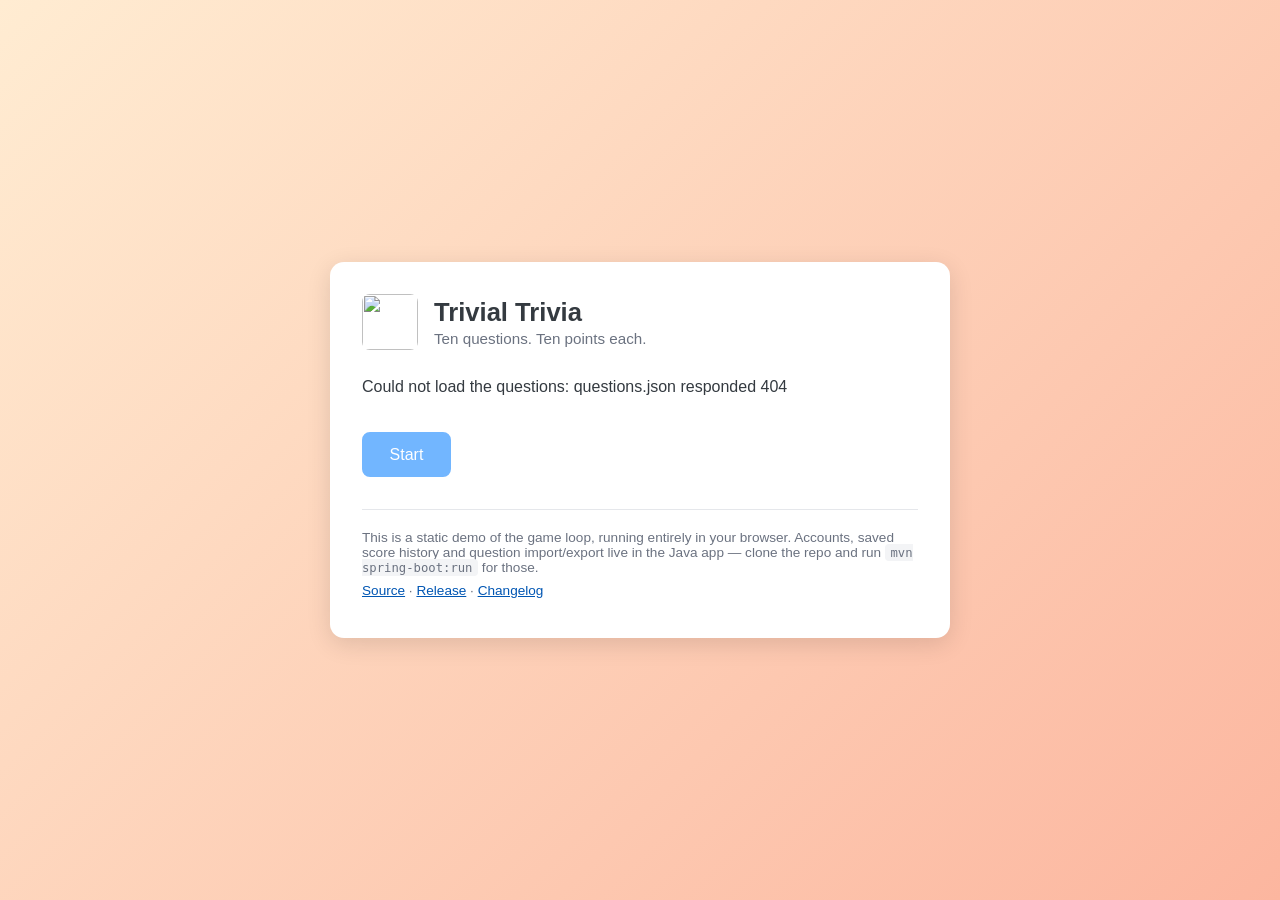
==== site/index.html @ 0ed05698 "feat: a playable static demo on GitHub Pages (#82) Pages serves files and never runs a server-side p" ====
<!DOCTYPE html>
<html lang="en">
<head>
<meta charset="UTF-8">
<meta name="viewport" content="width=device-width, initial-scale=1.0">
<title>Trivial Trivia</title>
<meta name="description" content="A browser demo of Trivial Trivia, a multiple-choice trivia game built with Spring Boot and JSP.">
<link rel="icon" href="Trivial-Trivia.jpg">
<link rel="stylesheet" href="style.css">
</head>
<body>
<main class="card">

  <header class="head">
    <img src="Trivial-Trivia.jpg" alt="" class="logo" width="56" height="56">
    <div>
      <h1>Trivial Trivia</h1>
      <p class="sub">Ten questions. Ten points each.</p>
    </div>
  </header>

  <!-- Start -->
  <section id="start">
    <p id="intro">Loading questions&hellip;</p>
    <button id="begin" class="primary" disabled>Start</button>
  </section>

  <!-- One question at a time -->
  <section id="round" hidden>
    <div class="meta">
      <span id="progress">Question 1 of 10</span>
      <span id="score" aria-live="polite">Score: 0</span>
    </div>

    <form id="answer-form">
      <fieldset>
        <legend id="question">&nbsp;</legend>
        <div id="options" class="options"></div>
      </fieldset>
      <button type="submit" class="primary">Submit</button>
    </form>

    <p id="feedback" class="feedback" role="status" aria-live="polite"></p>
  </section>

  <!-- Result -->
  <section id="result" hidden>
    <h2>Game over</h2>
    <p class="final">Your final score is <strong id="final-score">0</strong></p>
    <p class="tally"><span id="tally">0 right, 0 wrong</span></p>
    <button id="again" class="primary">Play again</button>
  </section>

  <footer class="note">
    <p>
      This is a static demo of the game loop, running entirely in your browser.
      Accounts, saved score history and question import/export live in the Java app &mdash;
      clone the repo and run <code>mvn spring-boot:run</code> for those.
    </p>
    <p>
      <a href="https://github.com/Powan55/Trivial-Trivia">Source</a> &middot;
      <a href="https://github.com/Powan55/Trivial-Trivia/releases/latest">Release</a> &middot;
      <a href="https://github.com/Powan55/Trivial-Trivia/blob/main/CHANGELOG.md">Changelog</a>
    </p>
  </footer>

</main>
<script src="demo.js"></script>
</body>
</html>
---- site/style.css ----
:root {
    --ink: #343a40;
    --muted: #6b7280;
    --accent: #007bff;
    --accent-dark: #0056b3;
    --right: #1a7f4b;
    --wrong: #c52726;
    --card: #ffffff;
    --line: #e5e7eb;
}

* { box-sizing: border-box; }

body {
    font-family: 'Segoe UI', Tahoma, Geneva, Verdana, sans-serif;
    background: linear-gradient(135deg, #ffecd2, #fcb69f);
    background-attachment: fixed;
    color: var(--ink);
    margin: 0;
    min-height: 100vh;
    display: flex;
    justify-content: center;
    align-items: center;
    padding: 1.5rem;
}

.card {
    background: var(--card);
    border-radius: 14px;
    box-shadow: 0 6px 24px rgba(0, 0, 0, 0.12);
    padding: 2rem;
    width: 100%;
    max-width: 620px;
}

.head { display: flex; align-items: center; gap: 1rem; margin-bottom: 1.75rem; }
.logo { border-radius: 8px; }
h1 { font-size: 1.6rem; margin: 0; }
h2 { font-size: 1.35rem; margin: 0 0 0.75rem; }
.sub { color: var(--muted); margin: 0.15rem 0 0; font-size: 0.95rem; }

.meta {
    display: flex;
    justify-content: space-between;
    font-size: 0.9rem;
    color: var(--muted);
    border-bottom: 1px solid var(--line);
    padding-bottom: 0.6rem;
    margin-bottom: 1.25rem;
}

fieldset { border: 0; padding: 0; margin: 0; }
legend { font-size: 1.2rem; font-weight: 600; padding: 0; margin-bottom: 1rem; }

.options { display: grid; gap: 0.6rem; }

.options label {
    display: flex;
    align-items: center;
    gap: 0.7rem;
    border: 2px solid var(--line);
    border-radius: 10px;
    padding: 0.75rem 1rem;
    cursor: pointer;
}

.options label:hover { border-color: var(--accent); }
.options input { margin: 0; accent-color: var(--accent); }
.options input:focus-visible + span { text-decoration: underline; }
.options label:has(input:focus-visible) { outline: 3px solid var(--accent-dark); outline-offset: 2px; }
.options label:has(input:checked) { border-color: var(--accent); background: #f2f8ff; }

button {
    font: inherit;
    cursor: pointer;
    border-radius: 8px;
    border: 2px solid var(--accent);
    padding: 0.7rem 1.6rem;
    background: var(--card);
    color: var(--accent);
}

button.primary { background: var(--accent); color: #fff; margin-top: 1.25rem; }
button:hover:not(:disabled) { background: var(--accent-dark); border-color: var(--accent-dark); color: #fff; }
button:disabled { opacity: 0.55; cursor: not-allowed; }
button:focus-visible { outline: 3px solid var(--accent-dark); outline-offset: 3px; }

.feedback { min-height: 1.5rem; margin: 0.9rem 0 0; font-weight: 600; }
.feedback.right { color: var(--right); }
.feedback.wrong { color: var(--wrong); }

.final { font-size: 1.2rem; margin: 0 0 0.35rem; }
.final strong { font-size: 1.6rem; color: var(--accent); }
.tally { color: var(--muted); margin: 0; }

.note {
    margin-top: 2rem;
    padding-top: 1.25rem;
    border-top: 1px solid var(--line);
    color: var(--muted);
    font-size: 0.85rem;
}

.note p { margin: 0 0 0.5rem; }
.note a { color: var(--accent-dark); }
.note code {
    background: #f3f4f6;
    border-radius: 4px;
    padding: 0.1rem 0.35rem;
    font-size: 0.9em;
}

@media (max-width: 480px) {
    .card { padding: 1.35rem; }
    h1 { font-size: 1.35rem; }
    legend { font-size: 1.05rem; }
}
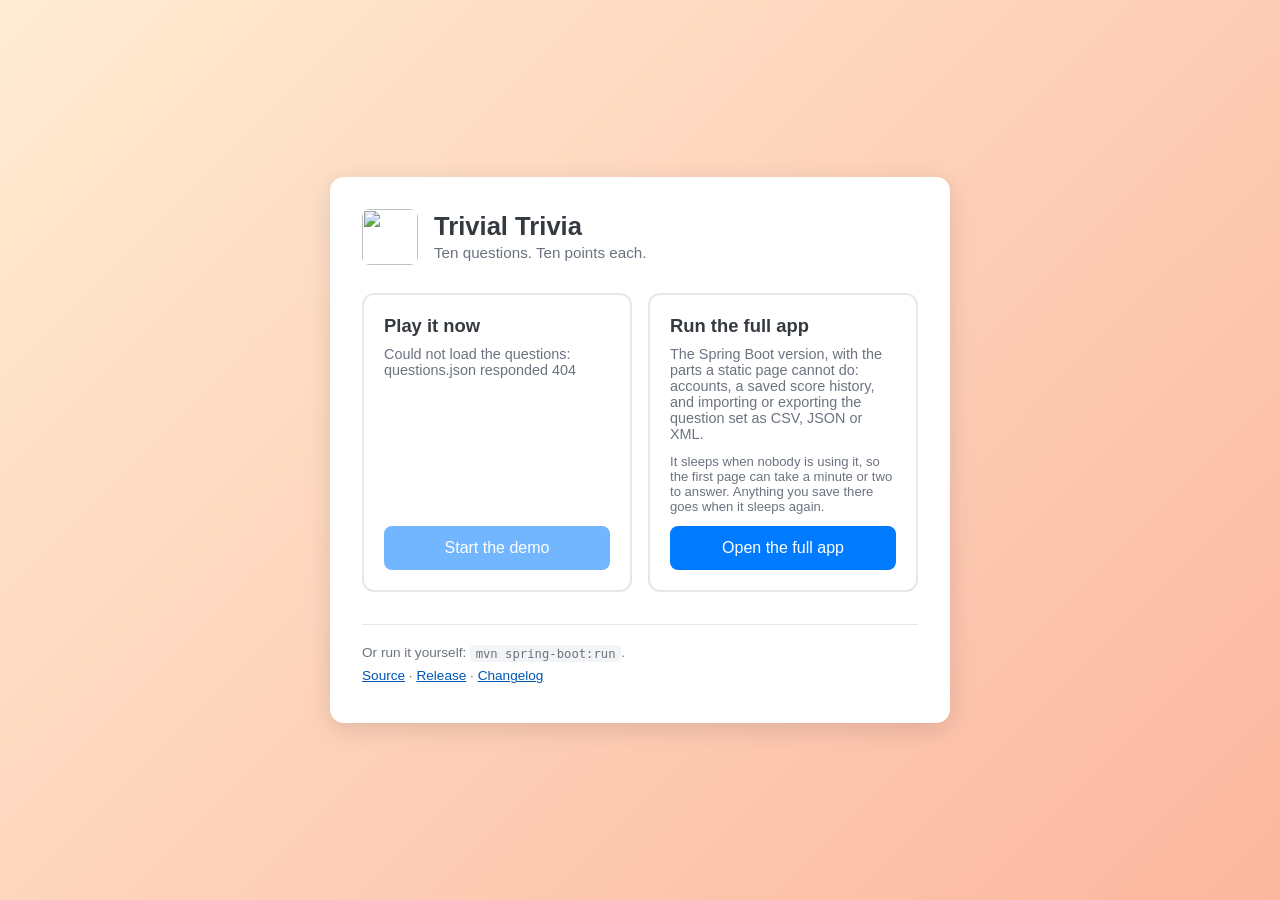
==== commit 7ff3afe6: "feat: offer the full app next to the demo on the landing page" ====
--- a/site/index.html
+++ b/site/index.html
@@ -19,10 +19,30 @@
     </div>
   </header>
 
-  <!-- Start -->
+  <!-- Start: play here, or go to the real thing -->
   <section id="start">
-    <p id="intro">Loading questions&hellip;</p>
-    <button id="begin" class="primary" disabled>Start</button>
+    <div class="choices">
+
+      <div class="choice">
+        <h2>Play it now</h2>
+        <p id="intro">Loading questions&hellip;</p>
+        <button id="begin" class="primary action" disabled>Start the demo</button>
+      </div>
+
+      <div class="choice">
+        <h2>Run the full app</h2>
+        <p>
+          The Spring Boot version, with the parts a static page cannot do: accounts, a saved score
+          history, and importing or exporting the question set as CSV, JSON or XML.
+        </p>
+        <p class="wait">
+          It sleeps when nobody is using it, so the first page can take a minute or two to answer.
+          Anything you save there goes when it sleeps again.
+        </p>
+        <a class="btn primary action" href="https://trivial-trivia.onrender.com/">Open the full app</a>
+      </div>
+
+    </div>
   </section>
 
   <!-- One question at a time -->
@@ -52,11 +72,7 @@
   </section>
 
   <footer class="note">
-    <p>
-      This is a static demo of the game loop, running entirely in your browser.
-      Accounts, saved score history and question import/export live in the Java app &mdash;
-      clone the repo and run <code>mvn spring-boot:run</code> for those.
-    </p>
+    <p>Or run it yourself: <code>mvn spring-boot:run</code>.</p>
     <p>
       <a href="https://github.com/Powan55/Trivial-Trivia">Source</a> &middot;
       <a href="https://github.com/Powan55/Trivial-Trivia/releases/latest">Release</a> &middot;
--- a/site/style.css
+++ b/site/style.css
@@ -49,6 +49,20 @@
     margin-bottom: 1.25rem;
 }
 
+.choices { display: grid; grid-template-columns: 1fr 1fr; gap: 1rem; }
+
+.choice {
+    display: flex;
+    flex-direction: column;
+    border: 2px solid var(--line);
+    border-radius: 12px;
+    padding: 1.25rem;
+}
+
+.choice h2 { font-size: 1.15rem; margin-bottom: 0.6rem; }
+.choice p { color: var(--muted); font-size: 0.9rem; margin: 0 0 0.75rem; }
+.choice .wait { font-size: 0.82rem; }
+
 fieldset { border: 0; padding: 0; margin: 0; }
 legend { font-size: 1.2rem; font-weight: 600; padding: 0; margin-bottom: 1rem; }
 
@@ -70,7 +84,7 @@
 .options label:has(input:focus-visible) { outline: 3px solid var(--accent-dark); outline-offset: 2px; }
 .options label:has(input:checked) { border-color: var(--accent); background: #f2f8ff; }
 
-button {
+button, .btn {
     font: inherit;
     cursor: pointer;
     border-radius: 8px;
@@ -80,10 +94,14 @@
     color: var(--accent);
 }
 
-button.primary { background: var(--accent); color: #fff; margin-top: 1.25rem; }
-button:hover:not(:disabled) { background: var(--accent-dark); border-color: var(--accent-dark); color: #fff; }
+button.primary, .btn.primary { background: var(--accent); color: #fff; margin-top: 1.25rem; }
+button:hover:not(:disabled), .btn:hover { background: var(--accent-dark); border-color: var(--accent-dark); color: #fff; }
 button:disabled { opacity: 0.55; cursor: not-allowed; }
-button:focus-visible { outline: 3px solid var(--accent-dark); outline-offset: 3px; }
+button:focus-visible, .btn:focus-visible { outline: 3px solid var(--accent-dark); outline-offset: 3px; }
+
+.btn { display: block; text-align: center; text-decoration: none; }
+/* Bottoms out both cards' buttons on the same line whatever the copy above them does. */
+.choice .action { margin-top: auto; }
 
 .feedback { min-height: 1.5rem; margin: 0.9rem 0 0; font-weight: 600; }
 .feedback.right { color: var(--right); }
@@ -112,6 +130,7 @@
 
 @media (max-width: 480px) {
     .card { padding: 1.35rem; }
+    .choices { grid-template-columns: 1fr; }
     h1 { font-size: 1.35rem; }
     legend { font-size: 1.05rem; }
 }
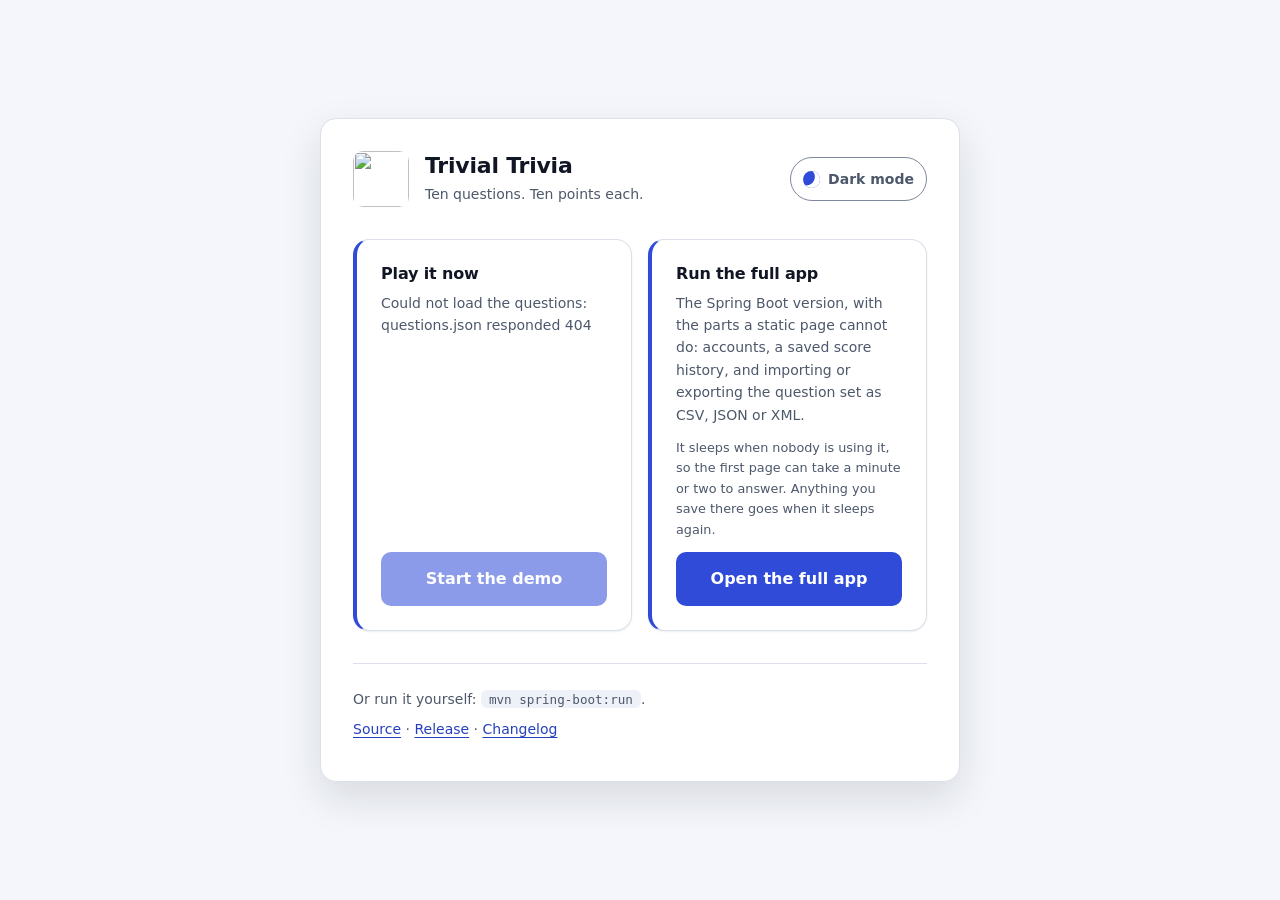
==== commit 27d75b89: "feat: rebuild the interface on shared styles, with a dark mode Tokens in base.css, shared head/nav/f" ====
--- a/site/index.html
+++ b/site/index.html
@@ -7,6 +7,22 @@
 <meta name="description" content="A browser demo of Trivial Trivia, a multiple-choice trivia game built with Spring Boot and JSP.">
 <link rel="icon" href="Trivial-Trivia.jpg">
 <link rel="stylesheet" href="style.css">
+<script>
+    // Ahead of first paint, so a dark-theme reader does not get a white flash.
+    (function () {
+        var stored = null;
+        try {
+            stored = localStorage.getItem('theme');
+        } catch (error) {
+            stored = null;
+        }
+        if (stored !== 'dark' && stored !== 'light') {
+            stored = window.matchMedia('(prefers-color-scheme: dark)').matches ? 'dark' : 'light';
+        }
+        document.documentElement.setAttribute('data-theme', stored);
+    })();
+</script>
+<script src="theme.js" defer></script>
 </head>
 <body>
 <main class="card">
@@ -17,6 +33,10 @@
       <h1>Trivial Trivia</h1>
       <p class="sub">Ten questions. Ten points each.</p>
     </div>
+    <button type="button" class="theme-toggle" id="theme-toggle" aria-pressed="false" hidden>
+      <span class="theme-toggle-icon" aria-hidden="true"></span>
+      <span>Dark mode</span>
+    </button>
   </header>
 
   <!-- Start: play here, or go to the real thing -->
@@ -47,9 +67,15 @@
 
   <!-- One question at a time -->
   <section id="round" hidden>
+    <p id="feedback" class="feedback" role="status" aria-live="polite"></p>
+
     <div class="meta">
       <span id="progress">Question 1 of 10</span>
       <span id="score" aria-live="polite">Score: 0</span>
+    </div>
+    <div class="progress-track" role="progressbar" aria-label="Round progress"
+         aria-valuemin="0" aria-valuemax="10" aria-valuenow="1" id="progress-track">
+      <div class="progress-fill" id="progress-fill"></div>
     </div>
 
     <form id="answer-form">
@@ -57,17 +83,32 @@
         <legend id="question">&nbsp;</legend>
         <div id="options" class="options"></div>
       </fieldset>
-      <button type="submit" class="primary">Submit</button>
+      <button type="submit" class="primary">Submit answer</button>
     </form>
-
-    <p id="feedback" class="feedback" role="status" aria-live="polite"></p>
   </section>
 
   <!-- Result -->
   <section id="result" hidden>
-    <h2>Game over</h2>
-    <p class="final">Your final score is <strong id="final-score">0</strong></p>
-    <p class="tally"><span id="tally">0 right, 0 wrong</span></p>
+    <h2 id="result-heading" tabindex="-1">Game over</h2>
+
+    <div class="result-ring" id="result-ring">
+      <div class="result-ring-inner">
+        <span class="result-score" id="final-score">0</span>
+        <span class="result-score-label">points</span>
+      </div>
+    </div>
+
+    <ul class="tally">
+      <li class="tally-item tally-right">
+        <span class="tally-count" id="tally-right">0</span>
+        <span class="tally-label">right</span>
+      </li>
+      <li class="tally-item tally-wrong">
+        <span class="tally-count" id="tally-wrong">0</span>
+        <span class="tally-label">wrong</span>
+      </li>
+    </ul>
+
     <button id="again" class="primary">Play again</button>
   </section>
 
--- a/site/style.css
+++ b/site/style.css
@@ -1,136 +1,614 @@
+/* Tokens copied from src/main/resources/static/css/base.css. This page ships to GitHub Pages
+   on its own, so it cannot link the app's stylesheet. Change one, change the other. */
 :root {
-    --ink: #343a40;
-    --muted: #6b7280;
-    --accent: #007bff;
-    --accent-dark: #0056b3;
-    --right: #1a7f4b;
-    --wrong: #c52726;
-    --card: #ffffff;
-    --line: #e5e7eb;
-}
-
-* { box-sizing: border-box; }
+    color-scheme: light;
+
+    --color-bg: #f4f6fb;
+    --color-surface: #ffffff;
+    --color-surface-2: #eef1f8;
+    --color-text: #101623;
+    --color-text-muted: #4d586b;
+    --color-border: #dbe0ea;
+    --color-border-strong: #7e879b;
+    --color-accent: #2f4bd8;
+    --color-accent-hover: #2540bd;
+    --color-accent-ink: #2540bd;
+    --color-accent-soft: #e4eafd;
+    --color-on-accent: #ffffff;
+    --color-success: #0f5c33;
+    --color-success-soft: #e2f4ea;
+    --color-danger: #a01d16;
+    --color-danger-soft: #fdeceb;
+    --color-focus: #1030b8;
+
+    --shadow-sm: 0 1px 2px rgba(16, 22, 35, 0.08);
+    --shadow-md: 0 4px 16px rgba(16, 22, 35, 0.09);
+    --shadow-lg: 0 16px 40px rgba(16, 22, 35, 0.12);
+
+    --font-sans: system-ui, -apple-system, "Segoe UI", Roboto, "Helvetica Neue", Arial, sans-serif;
+    --text-sm: 0.875rem;
+    --text-base: 1rem;
+    --text-lg: 1.125rem;
+    --text-xl: 1.375rem;
+    --text-2xl: clamp(1.5rem, 1.15rem + 1.6vw, 2rem);
+    --text-3xl: clamp(2rem, 1.4rem + 2.8vw, 3rem);
+    --leading-tight: 1.2;
+    --leading-base: 1.6;
+
+    --space-1: 0.25rem;
+    --space-2: 0.5rem;
+    --space-3: 0.75rem;
+    --space-4: 1rem;
+    --space-5: 1.5rem;
+    --space-6: 2rem;
+    --space-7: 3rem;
+
+    --radius-sm: 6px;
+    --radius-md: 10px;
+    --radius-lg: 16px;
+    --radius-pill: 999px;
+
+    --duration-fast: 110ms;
+    --duration-base: 200ms;
+    --ease-out: cubic-bezier(0.2, 0.6, 0.3, 1);
+
+    --tap-target: 2.75rem;
+}
+
+@media (prefers-color-scheme: dark) {
+    :root:not([data-theme="light"]) {
+        color-scheme: dark;
+
+        --color-bg: #0e1219;
+        --color-surface: #161c26;
+        --color-surface-2: #1f2733;
+        --color-text: #e9edf5;
+        --color-text-muted: #a7b2c4;
+        --color-border: #2a3342;
+        --color-border-strong: #6b768d;
+        --color-accent: #8aa4ff;
+        --color-accent-hover: #a8bcff;
+        --color-accent-ink: #a8bcff;
+        --color-accent-soft: #1e2740;
+        --color-on-accent: #0d111a;
+        --color-success: #5fd39a;
+        --color-success-soft: #12301f;
+        --color-danger: #ff9a90;
+        --color-danger-soft: #331a19;
+        --color-focus: #a8bcff;
+
+        --shadow-sm: 0 1px 2px rgba(0, 0, 0, 0.5);
+        --shadow-md: 0 4px 16px rgba(0, 0, 0, 0.55);
+        --shadow-lg: 0 16px 40px rgba(0, 0, 0, 0.6);
+    }
+}
+
+[data-theme="dark"] {
+    color-scheme: dark;
+
+    --color-bg: #0e1219;
+    --color-surface: #161c26;
+    --color-surface-2: #1f2733;
+    --color-text: #e9edf5;
+    --color-text-muted: #a7b2c4;
+    --color-border: #2a3342;
+    --color-border-strong: #6b768d;
+    --color-accent: #8aa4ff;
+    --color-accent-hover: #a8bcff;
+    --color-accent-ink: #a8bcff;
+    --color-accent-soft: #1e2740;
+    --color-on-accent: #0d111a;
+    --color-success: #5fd39a;
+    --color-success-soft: #12301f;
+    --color-danger: #ff9a90;
+    --color-danger-soft: #331a19;
+    --color-focus: #a8bcff;
+
+    --shadow-sm: 0 1px 2px rgba(0, 0, 0, 0.5);
+    --shadow-md: 0 4px 16px rgba(0, 0, 0, 0.55);
+    --shadow-lg: 0 16px 40px rgba(0, 0, 0, 0.6);
+}
+
+*,
+*::before,
+*::after {
+    box-sizing: border-box;
+}
+
+/* The toggle ships hidden and is unhidden by script. Without this the .theme-toggle
+   display rule beats the UA sheet and a dead button shows when the script does not load. */
+[hidden] {
+    display: none !important;
+}
 
 body {
-    font-family: 'Segoe UI', Tahoma, Geneva, Verdana, sans-serif;
-    background: linear-gradient(135deg, #ffecd2, #fcb69f);
-    background-attachment: fixed;
-    color: var(--ink);
     margin: 0;
     min-height: 100vh;
+    min-height: 100dvh;
     display: flex;
     justify-content: center;
     align-items: center;
-    padding: 1.5rem;
+    padding: var(--space-5) var(--space-4);
+    font-family: var(--font-sans);
+    font-size: var(--text-base);
+    line-height: var(--leading-base);
+    background: var(--color-bg);
+    color: var(--color-text);
+}
+
+h1, h2 {
+    line-height: var(--leading-tight);
+    letter-spacing: -0.01em;
+    margin: 0 0 var(--space-3);
+}
+
+h1 { font-size: var(--text-xl); }
+h2 { font-size: var(--text-lg); }
+p { margin: 0 0 var(--space-4); }
+p:last-child { margin-bottom: 0; }
+
+a {
+    color: var(--color-accent-ink);
+    text-underline-offset: 0.2em;
+}
+
+:focus-visible {
+    outline: 3px solid var(--color-focus);
+    outline-offset: 3px;
+    border-radius: var(--radius-sm);
 }
 
 .card {
-    background: var(--card);
-    border-radius: 14px;
-    box-shadow: 0 6px 24px rgba(0, 0, 0, 0.12);
-    padding: 2rem;
     width: 100%;
-    max-width: 620px;
-}
-
-.head { display: flex; align-items: center; gap: 1rem; margin-bottom: 1.75rem; }
-.logo { border-radius: 8px; }
-h1 { font-size: 1.6rem; margin: 0; }
-h2 { font-size: 1.35rem; margin: 0 0 0.75rem; }
-.sub { color: var(--muted); margin: 0.15rem 0 0; font-size: 0.95rem; }
+    max-width: 40rem;
+    padding: var(--space-6);
+    background: var(--color-surface);
+    border: 1px solid var(--color-border);
+    border-radius: var(--radius-lg);
+    box-shadow: var(--shadow-lg);
+}
+
+.head {
+    display: flex;
+    align-items: center;
+    gap: var(--space-4);
+    margin-bottom: var(--space-6);
+}
+
+.head > div {
+    margin-inline-end: auto;
+}
+
+.head h1 {
+    margin: 0;
+}
+
+.logo {
+    border-radius: var(--radius-md);
+}
+
+.sub {
+    margin: var(--space-1) 0 0;
+    color: var(--color-text-muted);
+    font-size: var(--text-sm);
+}
+
+.theme-toggle {
+    display: inline-flex;
+    align-items: center;
+    gap: var(--space-2);
+    min-height: var(--tap-target);
+    padding: var(--space-2) var(--space-3);
+    font: inherit;
+    font-size: var(--text-sm);
+    font-weight: 600;
+    color: var(--color-text-muted);
+    background: var(--color-surface);
+    border: 1px solid var(--color-border-strong);
+    border-radius: var(--radius-pill);
+    white-space: nowrap;
+    cursor: pointer;
+}
+
+.theme-toggle:hover {
+    color: var(--color-text);
+    background: var(--color-surface-2);
+}
+
+.theme-toggle-icon {
+    width: 1.05rem;
+    height: 1.05rem;
+    border-radius: 50%;
+    background: var(--color-accent);
+    box-shadow: inset -0.32rem -0.16rem 0 0 var(--color-surface);
+}
+
+.theme-toggle:hover .theme-toggle-icon {
+    box-shadow: inset -0.32rem -0.16rem 0 0 var(--color-surface-2);
+}
+
+[data-theme="dark"] .theme-toggle-icon,
+[data-theme="dark"] .theme-toggle:hover .theme-toggle-icon {
+    box-shadow: none;
+}
+
+.choices {
+    display: grid;
+    grid-template-columns: 1fr 1fr;
+    gap: var(--space-4);
+}
+
+.choice {
+    display: flex;
+    flex-direction: column;
+    padding: var(--space-5);
+    background: var(--color-surface);
+    border: 1px solid var(--color-border);
+    border-left: 4px solid var(--color-accent);
+    border-radius: var(--radius-lg);
+    box-shadow: var(--shadow-sm);
+}
+
+.choice h2 {
+    font-size: var(--text-base);
+    margin-bottom: var(--space-2);
+}
+
+.choice p {
+    color: var(--color-text-muted);
+    font-size: var(--text-sm);
+    margin-bottom: var(--space-3);
+}
+
+.choice .wait {
+    font-size: 0.8rem;
+}
 
 .meta {
     display: flex;
     justify-content: space-between;
-    font-size: 0.9rem;
-    color: var(--muted);
-    border-bottom: 1px solid var(--line);
-    padding-bottom: 0.6rem;
-    margin-bottom: 1.25rem;
-}
-
-.choices { display: grid; grid-template-columns: 1fr 1fr; gap: 1rem; }
-
-.choice {
+    gap: var(--space-3);
+    padding-bottom: var(--space-3);
+    margin-bottom: var(--space-5);
+    border-bottom: 1px solid var(--color-border);
+    color: var(--color-text-muted);
+    font-size: var(--text-sm);
+    font-weight: 600;
+}
+
+.progress-track {
+    height: 0.5rem;
+    margin-bottom: var(--space-5);
+    background: var(--color-surface-2);
+    border: 1px solid var(--color-border-strong);
+    border-radius: var(--radius-pill);
+    overflow: hidden;
+}
+
+.progress-fill {
+    height: 100%;
+    width: 0;
+    background: var(--color-accent);
+    transition: width var(--duration-base) var(--ease-out);
+}
+
+fieldset {
+    border: 0;
+    padding: 0;
+    margin: 0;
+}
+
+legend {
+    padding: 0;
+    margin-bottom: var(--space-5);
+    font-size: var(--text-xl);
+    font-weight: 700;
+    line-height: var(--leading-tight);
+}
+
+.options {
+    display: grid;
+    gap: var(--space-3);
+}
+
+.options label {
+    display: flex;
+    align-items: center;
+    gap: var(--space-3);
+    min-height: 3.25rem;
+    padding: var(--space-3) var(--space-4);
+    background: var(--color-surface);
+    border: 2px solid var(--color-border-strong);
+    border-radius: var(--radius-md);
+    cursor: pointer;
+    transition: background-color var(--duration-fast) var(--ease-out),
+                border-color var(--duration-fast) var(--ease-out);
+}
+
+.options label:hover {
+    background: var(--color-surface-2);
+    border-color: var(--color-accent);
+}
+
+.options input {
+    flex: none;
+    width: 1.15rem;
+    height: 1.15rem;
+    margin: 0;
+    accent-color: var(--color-accent);
+}
+
+.options label:has(input:checked) {
+    background: var(--color-accent-soft);
+    border-color: var(--color-accent);
+    box-shadow: inset 0 0 0 1px var(--color-accent);
+    font-weight: 600;
+}
+
+.options input:focus-visible {
+    outline: none;
+}
+
+.options label:has(input:focus-visible) {
+    outline: 3px solid var(--color-focus);
+    outline-offset: 3px;
+}
+
+button, .btn {
+    display: inline-flex;
+    align-items: center;
+    justify-content: center;
+    gap: var(--space-2);
+    min-height: var(--tap-target);
+    padding: var(--space-3) var(--space-5);
+    font: inherit;
+    font-weight: 600;
+    text-align: center;
+    text-decoration: none;
+    cursor: pointer;
+    border-radius: var(--radius-md);
+    border: 2px solid var(--color-accent);
+    background: var(--color-surface);
+    color: var(--color-accent-ink);
+    transition: background-color var(--duration-fast) var(--ease-out),
+                border-color var(--duration-fast) var(--ease-out),
+                color var(--duration-fast) var(--ease-out);
+}
+
+button:hover:not(:disabled), .btn:hover {
+    background: var(--color-accent-soft);
+    border-color: var(--color-accent-hover);
+}
+
+button.primary, .btn.primary {
+    background: var(--color-accent);
+    color: var(--color-on-accent);
+    margin-top: var(--space-5);
+}
+
+button.primary:hover:not(:disabled), .btn.primary:hover {
+    background: var(--color-accent-hover);
+    border-color: var(--color-accent-hover);
+    color: var(--color-on-accent);
+}
+
+button:disabled {
+    opacity: 0.55;
+    cursor: not-allowed;
+}
+
+.btn {
+    display: flex;
+}
+
+/* Bottoms out both cards' buttons on the same line whatever the copy above them does. */
+.choice .action {
+    margin-top: auto;
+}
+
+.feedback {
+    display: flex;
+    align-items: center;
+    gap: var(--space-3);
+    margin: 0 0 var(--space-4);
+    padding: var(--space-3) var(--space-4);
+    border: 1px solid;
+    border-radius: var(--radius-md);
+    font-size: var(--text-sm);
+    font-weight: 600;
+}
+
+.feedback:empty {
+    display: none;
+}
+
+.feedback::before {
+    flex: none;
+    font-size: var(--text-lg);
+    font-weight: 700;
+    line-height: 1;
+}
+
+.feedback.right {
+    color: var(--color-success);
+    background: var(--color-success-soft);
+    border: 1px solid var(--color-success);
+}
+
+.feedback.right::before {
+    content: "\2713";
+}
+
+.feedback.wrong {
+    color: var(--color-danger);
+    background: var(--color-danger-soft);
+    border: 1px solid var(--color-danger);
+}
+
+.feedback.wrong::before {
+    content: "\2715";
+}
+
+#result {
+    text-align: center;
+}
+
+#result h2 {
+    font-size: var(--text-2xl);
+    margin-bottom: var(--space-5);
+}
+
+.result-ring {
+    width: 11.5rem;
+    height: 11.5rem;
+    margin: 0 auto var(--space-5);
+    padding: 0.7rem;
+    border-radius: 50%;
+    background: conic-gradient(var(--color-accent) var(--result-share, 0%),
+                               var(--color-surface-2) 0);
+}
+
+.result-ring-inner {
     display: flex;
     flex-direction: column;
-    border: 2px solid var(--line);
-    border-radius: 12px;
-    padding: 1.25rem;
-}
-
-.choice h2 { font-size: 1.15rem; margin-bottom: 0.6rem; }
-.choice p { color: var(--muted); font-size: 0.9rem; margin: 0 0 0.75rem; }
-.choice .wait { font-size: 0.82rem; }
-
-fieldset { border: 0; padding: 0; margin: 0; }
-legend { font-size: 1.2rem; font-weight: 600; padding: 0; margin-bottom: 1rem; }
-
-.options { display: grid; gap: 0.6rem; }
-
-.options label {
-    display: flex;
-    align-items: center;
-    gap: 0.7rem;
-    border: 2px solid var(--line);
-    border-radius: 10px;
-    padding: 0.75rem 1rem;
-    cursor: pointer;
-}
-
-.options label:hover { border-color: var(--accent); }
-.options input { margin: 0; accent-color: var(--accent); }
-.options input:focus-visible + span { text-decoration: underline; }
-.options label:has(input:focus-visible) { outline: 3px solid var(--accent-dark); outline-offset: 2px; }
-.options label:has(input:checked) { border-color: var(--accent); background: #f2f8ff; }
-
-button, .btn {
-    font: inherit;
-    cursor: pointer;
-    border-radius: 8px;
-    border: 2px solid var(--accent);
-    padding: 0.7rem 1.6rem;
-    background: var(--card);
-    color: var(--accent);
-}
-
-button.primary, .btn.primary { background: var(--accent); color: #fff; margin-top: 1.25rem; }
-button:hover:not(:disabled), .btn:hover { background: var(--accent-dark); border-color: var(--accent-dark); color: #fff; }
-button:disabled { opacity: 0.55; cursor: not-allowed; }
-button:focus-visible, .btn:focus-visible { outline: 3px solid var(--accent-dark); outline-offset: 3px; }
-
-.btn { display: block; text-align: center; text-decoration: none; }
-/* Bottoms out both cards' buttons on the same line whatever the copy above them does. */
-.choice .action { margin-top: auto; }
-
-.feedback { min-height: 1.5rem; margin: 0.9rem 0 0; font-weight: 600; }
-.feedback.right { color: var(--right); }
-.feedback.wrong { color: var(--wrong); }
-
-.final { font-size: 1.2rem; margin: 0 0 0.35rem; }
-.final strong { font-size: 1.6rem; color: var(--accent); }
-.tally { color: var(--muted); margin: 0; }
+    align-items: center;
+    justify-content: center;
+    width: 100%;
+    height: 100%;
+    background: var(--color-surface);
+    border-radius: 50%;
+}
+
+.result-score {
+    font-size: 3.25rem;
+    font-weight: 700;
+    line-height: 1;
+    font-variant-numeric: tabular-nums;
+    color: var(--color-accent-ink);
+}
+
+.result-score-label {
+    color: var(--color-text-muted);
+    font-size: var(--text-sm);
+}
+
+.tally {
+    display: flex;
+    justify-content: center;
+    gap: var(--space-3);
+    margin: 0;
+    padding: 0;
+    list-style: none;
+}
+
+.tally-item {
+    flex: 1 1 8rem;
+    display: flex;
+    flex-direction: column;
+    align-items: center;
+    gap: var(--space-1);
+    padding: var(--space-3) var(--space-4);
+    border: 1px solid;
+    border-radius: var(--radius-md);
+}
+
+.tally-item::before {
+    font-size: var(--text-lg);
+    font-weight: 700;
+    line-height: 1;
+}
+
+.tally-count {
+    font-size: var(--text-xl);
+    font-weight: 700;
+    font-variant-numeric: tabular-nums;
+}
+
+.tally-label {
+    font-size: var(--text-sm);
+}
+
+.tally-right {
+    color: var(--color-success);
+    background: var(--color-success-soft);
+    border-color: var(--color-success);
+}
+
+.tally-right::before {
+    content: "\2713";
+}
+
+.tally-wrong {
+    color: var(--color-danger);
+    background: var(--color-danger-soft);
+    border-color: var(--color-danger);
+}
+
+.tally-wrong::before {
+    content: "\2715";
+}
 
 .note {
-    margin-top: 2rem;
-    padding-top: 1.25rem;
-    border-top: 1px solid var(--line);
-    color: var(--muted);
-    font-size: 0.85rem;
-}
-
-.note p { margin: 0 0 0.5rem; }
-.note a { color: var(--accent-dark); }
+    margin-top: var(--space-6);
+    padding-top: var(--space-5);
+    border-top: 1px solid var(--color-border);
+    color: var(--color-text-muted);
+    font-size: var(--text-sm);
+}
+
+.note p {
+    margin: 0 0 var(--space-2);
+}
+
 .note code {
-    background: #f3f4f6;
-    border-radius: 4px;
-    padding: 0.1rem 0.35rem;
+    padding: 0.1rem var(--space-2);
+    background: var(--color-surface-2);
+    border-radius: var(--radius-sm);
     font-size: 0.9em;
 }
 
-@media (max-width: 480px) {
-    .card { padding: 1.35rem; }
-    .choices { grid-template-columns: 1fr; }
-    h1 { font-size: 1.35rem; }
-    legend { font-size: 1.05rem; }
-}
+@media (max-width: 34rem) {
+    .card {
+        padding: var(--space-5) var(--space-4);
+    }
+
+    .head {
+        flex-wrap: wrap;
+    }
+
+    .head > div {
+        margin-inline-end: 0;
+    }
+
+    .head .theme-toggle {
+        margin-inline-start: auto;
+    }
+
+    .choices {
+        grid-template-columns: 1fr;
+    }
+
+    .result-ring {
+        width: 9.5rem;
+        height: 9.5rem;
+    }
+
+    .result-score {
+        font-size: 2.5rem;
+    }
+
+    #round button.primary,
+    #result button.primary {
+        width: 100%;
+    }
+}
+
+@media (prefers-reduced-motion: reduce) {
+    *,
+    *::before,
+    *::after {
+        animation-duration: 0.01ms !important;
+        animation-iteration-count: 1 !important;
+        transition-duration: 0.01ms !important;
+    }
+}
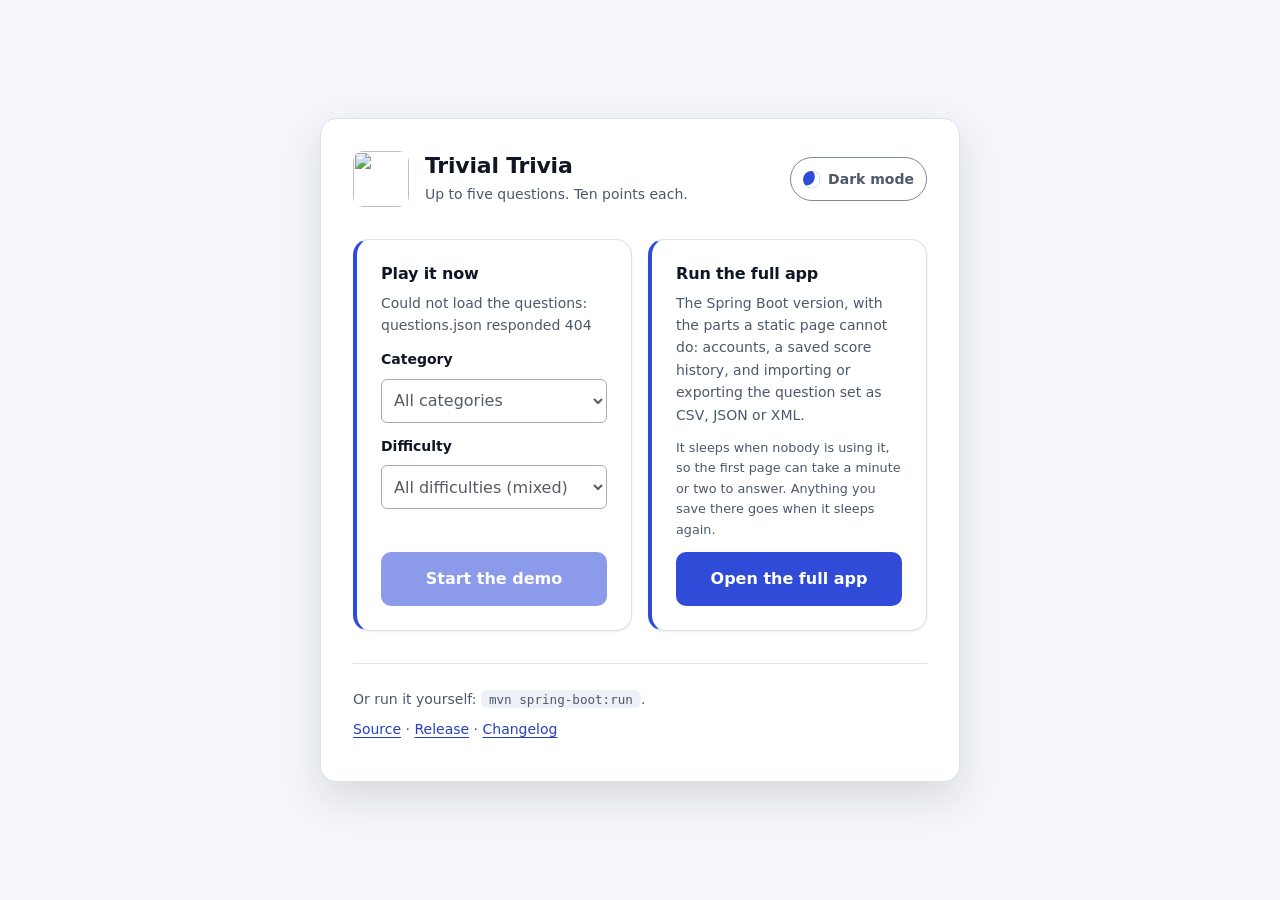
==== commit 67dd1f25: "Add category and difficulty choices for rounds" ====
--- a/site/index.html
+++ b/site/index.html
@@ -31,7 +31,7 @@
     <img src="Trivial-Trivia.jpg" alt="" class="logo" width="56" height="56">
     <div>
       <h1>Trivial Trivia</h1>
-      <p class="sub">Ten questions. Ten points each.</p>
+      <p class="sub">Up to five questions. Ten points each.</p>
     </div>
     <button type="button" class="theme-toggle" id="theme-toggle" aria-pressed="false" hidden>
       <span class="theme-toggle-icon" aria-hidden="true"></span>
@@ -46,6 +46,20 @@
       <div class="choice">
         <h2>Play it now</h2>
         <p id="intro">Loading questions&hellip;</p>
+        <div class="filter-field">
+          <label for="category">Category</label>
+          <select id="category" disabled><option value="">All categories</option></select>
+        </div>
+        <div class="filter-field">
+          <label for="difficulty">Difficulty</label>
+          <select id="difficulty" disabled>
+            <option value="">All difficulties (mixed)</option>
+            <option value="EASY">Easy</option>
+            <option value="MEDIUM">Medium</option>
+            <option value="HARD">Hard</option>
+          </select>
+        </div>
+        <p id="selection-count" role="status" aria-live="polite"></p>
         <button id="begin" class="primary action" disabled>Start the demo</button>
       </div>
 
@@ -70,11 +84,11 @@
     <p id="feedback" class="feedback" role="status" aria-live="polite"></p>
 
     <div class="meta">
-      <span id="progress">Question 1 of 10</span>
+      <span id="progress">Question 1 of 5</span>
       <span id="score" aria-live="polite">Score: 0</span>
     </div>
     <div class="progress-track" role="progressbar" aria-label="Round progress"
-         aria-valuemin="0" aria-valuemax="10" aria-valuenow="1" id="progress-track">
+         aria-valuemin="0" aria-valuemax="5" aria-valuenow="1" id="progress-track">
       <div class="progress-fill" id="progress-fill"></div>
     </div>
 
--- a/site/style.css
+++ b/site/style.css
@@ -264,6 +264,29 @@
     font-size: 0.8rem;
 }
 
+.filter-field {
+    display: grid;
+    gap: var(--space-2);
+    margin-bottom: var(--space-3);
+}
+
+.filter-field label {
+    font-size: var(--text-sm);
+    font-weight: 600;
+}
+
+.filter-field select {
+    width: 100%;
+    min-width: 0;
+    min-height: var(--tap-target);
+    padding: var(--space-2);
+    font: inherit;
+    color: var(--color-text);
+    background: var(--color-surface);
+    border: 1px solid var(--color-border-strong);
+    border-radius: var(--radius-sm);
+}
+
 .meta {
     display: flex;
     justify-content: space-between;
